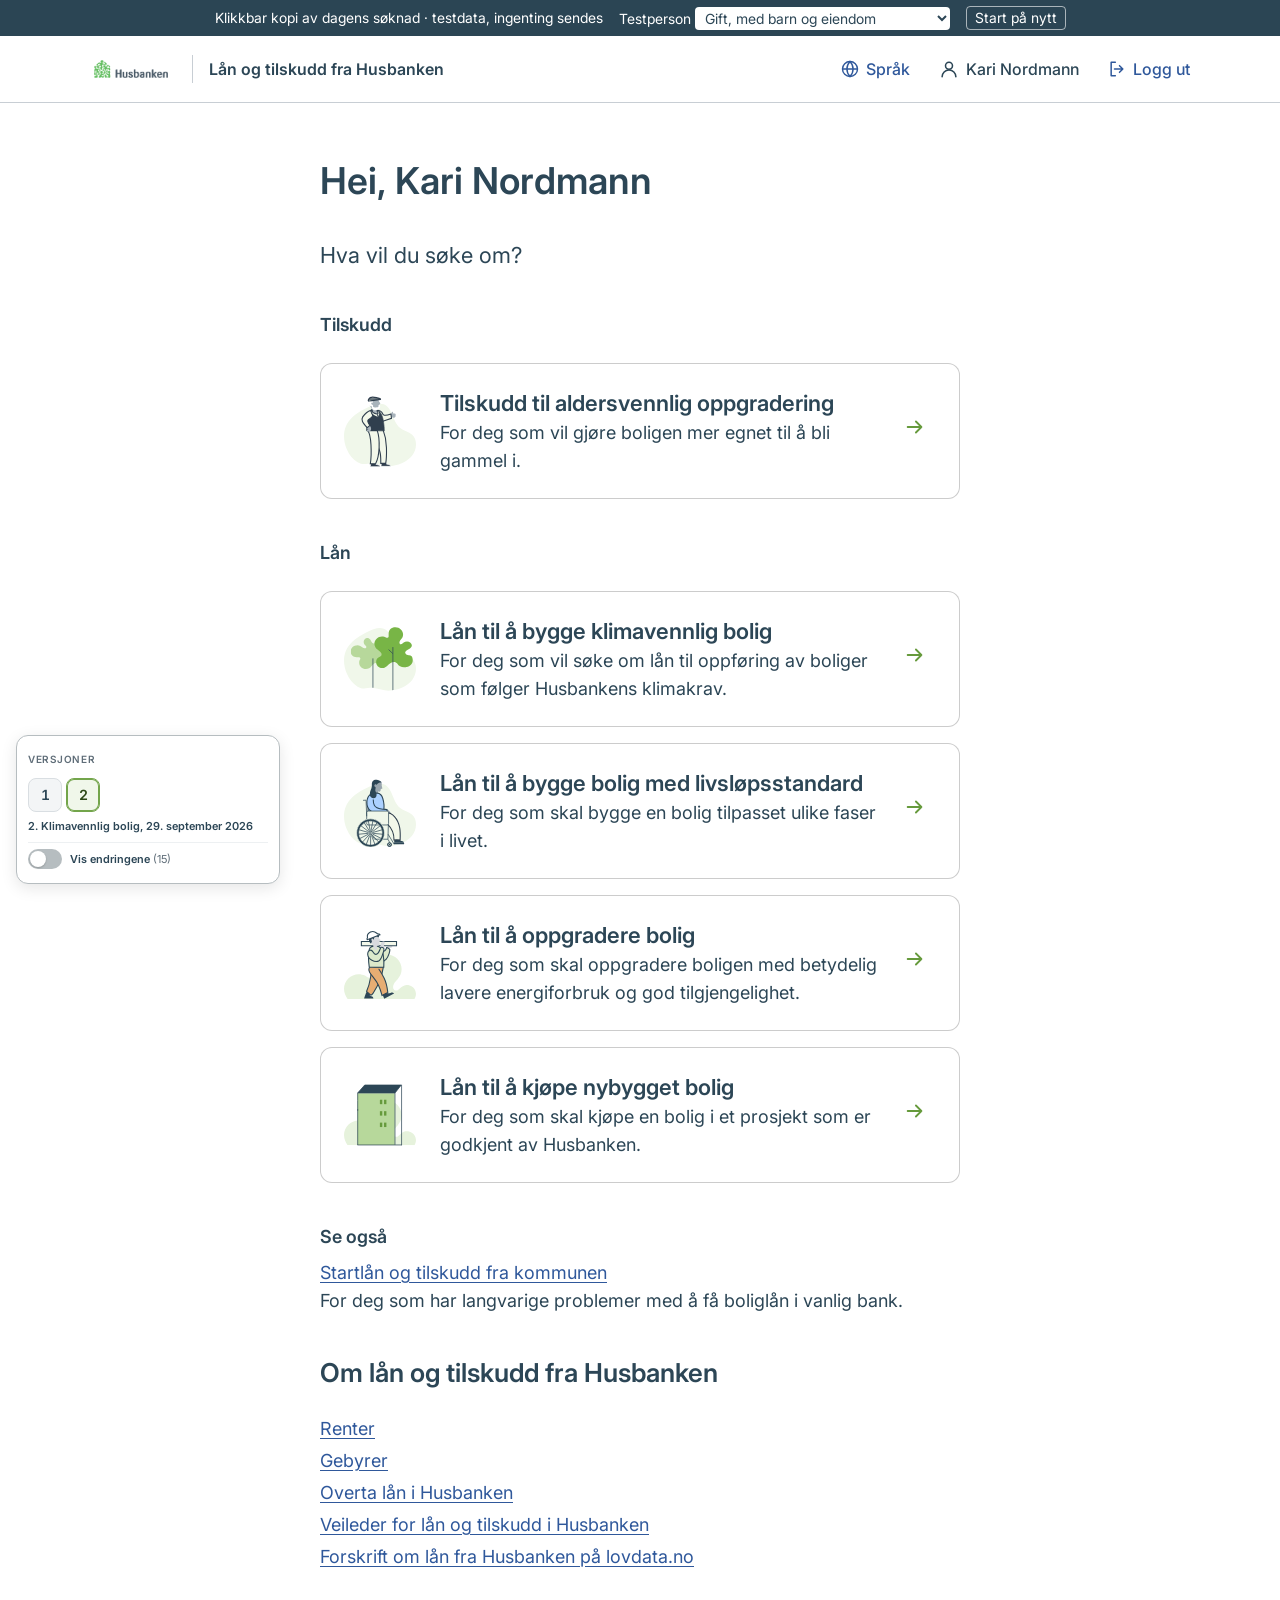
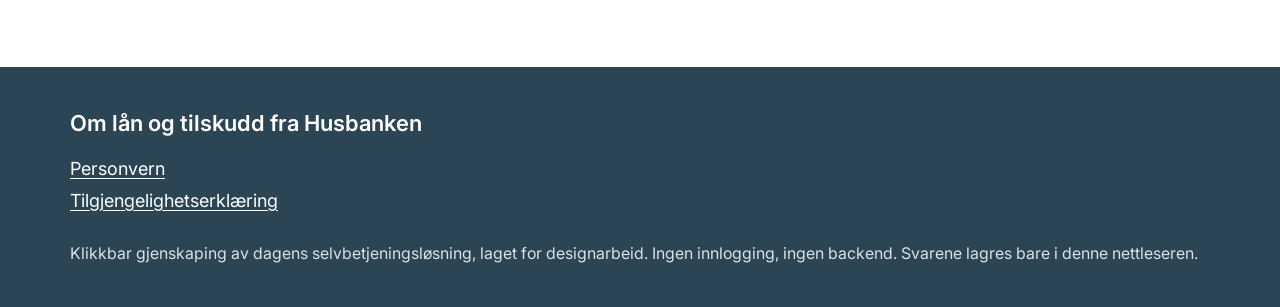
==== lan-oppgradere-bolig/index.html @ a9480515 "Utgangspunkt: kopi av lan-miljovennlig-bolig fra husbanken (9b87f55) Co-Authored-By: Claude Opus 5.5" ====
<!doctype html>
<html lang="nb">
<head>
<meta charset="utf-8">
<meta name="viewport" content="width=device-width, initial-scale=1">
<title>Lån og tilskudd fra Husbanken</title>
<link rel="stylesheet" href="../ds/colors_and_type.css">
<link rel="stylesheet" href="assets/lan.css">
<link rel="stylesheet" href="../assets/css/hb-versjoner.css">
<link rel="stylesheet" href="assets/versjoner.css">
<link rel="icon" href="../ds/logo/husbanken-primary.png">
</head>
<body data-versjon="2">
<div id="lan-topp"></div>
<main id="hovedinnhold" tabindex="-1">
  <div class="lan-side" id="side"></div>
</main>
<div id="lan-bunn"></div>
<script src="assets/versjoner.js"></script>
<script src="assets/felles.js"></script>
<script src="assets/skjema.js"></script>
<script src="assets/steg.js"></script>
<script src="assets/sider.js"></script>
<script>forsiden();</script>
</body>
</html>
---- ds/colors_and_type.css ----
/* ──────────────────────────────────────────────────────────────────
   Husbanken Design System — Foundations
   Tokens extracted from the Designsystemet.fig file
   See README.md for source notes and substitutions.
   ────────────────────────────────────────────────────────────────── */

/* Inter — locally hosted brand fonts (TTF). 18pt optical size for body/UI,
   24pt for sub-headings, 28pt for display. Italic variants registered too. */

@font-face { font-family: 'Inter'; src: url('fonts/Inter_18pt-Thin.ttf') format('truetype');         font-weight: 100; font-style: normal; font-display: swap; }
@font-face { font-family: 'Inter'; src: url('fonts/Inter_18pt-ThinItalic.ttf') format('truetype');   font-weight: 100; font-style: italic; font-display: swap; }
@font-face { font-family: 'Inter'; src: url('fonts/Inter_18pt-ExtraLight.ttf') format('truetype');       font-weight: 200; font-style: normal; font-display: swap; }
@font-face { font-family: 'Inter'; src: url('fonts/Inter_18pt-ExtraLightItalic.ttf') format('truetype'); font-weight: 200; font-style: italic; font-display: swap; }
@font-face { font-family: 'Inter'; src: url('fonts/Inter_18pt-Light.ttf') format('truetype');        font-weight: 300; font-style: normal; font-display: swap; }
@font-face { font-family: 'Inter'; src: url('fonts/Inter_18pt-LightItalic.ttf') format('truetype');  font-weight: 300; font-style: italic; font-display: swap; }
@font-face { font-family: 'Inter'; src: url('fonts/Inter_18pt-Regular.ttf') format('truetype');      font-weight: 400; font-style: normal; font-display: swap; }
@font-face { font-family: 'Inter'; src: url('fonts/Inter_18pt-Italic.ttf') format('truetype');       font-weight: 400; font-style: italic; font-display: swap; }
@font-face { font-family: 'Inter'; src: url('fonts/Inter_18pt-Medium.ttf') format('truetype');       font-weight: 500; font-style: normal; font-display: swap; }
@font-face { font-family: 'Inter'; src: url('fonts/Inter_18pt-MediumItalic.ttf') format('truetype'); font-weight: 500; font-style: italic; font-display: swap; }
@font-face { font-family: 'Inter'; src: url('fonts/Inter_18pt-SemiBold.ttf') format('truetype');     font-weight: 600; font-style: normal; font-display: swap; }
@font-face { font-family: 'Inter'; src: url('fonts/Inter_18pt-SemiBoldItalic.ttf') format('truetype'); font-weight: 600; font-style: italic; font-display: swap; }
@font-face { font-family: 'Inter'; src: url('fonts/Inter_18pt-Bold.ttf') format('truetype');         font-weight: 700; font-style: normal; font-display: swap; }
@font-face { font-family: 'Inter'; src: url('fonts/Inter_18pt-BoldItalic.ttf') format('truetype');   font-weight: 700; font-style: italic; font-display: swap; }
@font-face { font-family: 'Inter'; src: url('fonts/Inter_18pt-ExtraBold.ttf') format('truetype');        font-weight: 800; font-style: normal; font-display: swap; }
@font-face { font-family: 'Inter'; src: url('fonts/Inter_18pt-ExtraBoldItalic.ttf') format('truetype'); font-weight: 800; font-style: italic; font-display: swap; }
@font-face { font-family: 'Inter'; src: url('fonts/Inter_18pt-Black.ttf') format('truetype');        font-weight: 900; font-style: normal; font-display: swap; }
@font-face { font-family: 'Inter'; src: url('fonts/Inter_18pt-BlackItalic.ttf') format('truetype');  font-weight: 900; font-style: italic; font-display: swap; }

/* 24pt optical — for sub-headings (16-26px) */
@font-face { font-family: 'Inter 24'; src: url('fonts/Inter_24pt-Regular.ttf') format('truetype');   font-weight: 400; font-style: normal; font-display: swap; }
@font-face { font-family: 'Inter 24'; src: url('fonts/Inter_24pt-Medium.ttf') format('truetype');    font-weight: 500; font-style: normal; font-display: swap; }
@font-face { font-family: 'Inter 24'; src: url('fonts/Inter_24pt-SemiBold.ttf') format('truetype');  font-weight: 600; font-style: normal; font-display: swap; }
@font-face { font-family: 'Inter 24'; src: url('fonts/Inter_24pt-Bold.ttf') format('truetype');      font-weight: 700; font-style: normal; font-display: swap; }
@font-face { font-family: 'Inter 24'; src: url('fonts/Inter_24pt-Light.ttf') format('truetype');     font-weight: 300; font-style: normal; font-display: swap; }

/* 28pt optical — for display (h1, hero) */
@font-face { font-family: 'Inter 28'; src: url('fonts/Inter_28pt-Regular.ttf') format('truetype');   font-weight: 400; font-style: normal; font-display: swap; }
@font-face { font-family: 'Inter 28'; src: url('fonts/Inter_28pt-Medium.ttf') format('truetype');    font-weight: 500; font-style: normal; font-display: swap; }
@font-face { font-family: 'Inter 28'; src: url('fonts/Inter_28pt-SemiBold.ttf') format('truetype');  font-weight: 600; font-style: normal; font-display: swap; }
@font-face { font-family: 'Inter 28'; src: url('fonts/Inter_28pt-Bold.ttf') format('truetype');      font-weight: 700; font-style: normal; font-display: swap; }
@font-face { font-family: 'Inter 28'; src: url('fonts/Inter_28pt-Light.ttf') format('truetype');     font-weight: 300; font-style: normal; font-display: swap; }

:root {
  /* ─── Brand greens ───────────────────────────────────────────── */
  --hb-green-900: rgb(29, 43, 17);
  --hb-green-800: rgb(43, 71, 21);   /* Deep brand green */
  --hb-green-700: rgb(74, 119, 41);
  --hb-green-600: rgb(115, 165, 75); /* Mid brand green - logo */
  --hb-green-500: rgb(150, 195, 110);
  --hb-green-400: rgb(183, 216, 155); /* Soft accent */
  --hb-green-200: rgb(217, 232, 197);
  --hb-green-100: rgb(240, 247, 234); /* Surface green - callouts */
  --hb-green-50:  rgb(247, 251, 244);

  /* ─── Neutrals (warm slate) ──────────────────────────────────── */
  --hb-slate-900: rgb(29, 41, 51);
  --hb-slate-800: rgb(43, 69, 84);   /* Footer / dark surfaces */
  --hb-slate-700: rgb(44, 70, 86);   /* Default text - most-used color */
  --hb-slate-600: rgb(72, 88, 101);
  --hb-slate-500: rgb(95, 109, 120); /* Secondary text */
  --hb-slate-400: rgb(140, 151, 157); /* Disabled text / placeholder */
  --hb-slate-300: rgb(182, 189, 192);
  --hb-slate-200: rgb(217, 222, 226); /* Disabled bg / dividers */
  --hb-slate-100: rgb(237, 240, 242);
  --hb-slate-50:  rgb(243, 245, 246); /* Page bg alt */

  /* ─── Interactive (navy) ─────────────────────────────────────── */
  --hb-blue-900: rgb(29, 56, 106);
  --hb-blue-800: rgb(44, 85, 148);   /* Prominent button fill */
  --hb-blue-700: rgb(47, 88, 155);   /* Subtle button text */
  --hb-blue-600: rgb(0, 83, 184);    /* Link */
  --hb-blue-500: rgb(56, 107, 189);  /* Prominent hover */
  --hb-blue-300: rgb(172, 209, 255);
  --hb-blue-100: rgb(222, 232, 247);

  /* ─── Destructive (red) ──────────────────────────────────────── */
  --hb-red-800:  rgb(163, 24, 0);    /* Destructive hover */
  --hb-red-700:  rgb(171, 37, 14);   /* Destructive default */
  --hb-red-600:  rgb(164, 40, 18);
  --hb-red-100:  rgb(252, 230, 226);

  /* ─── Accent purple (used in callouts / decorative) ──────────── */
  --hb-purple-700: rgb(123, 97, 255);
  --hb-purple-500: rgb(147, 66, 208);
  --hb-purple-300: rgb(202, 137, 255);
  --hb-purple-100: rgb(237, 215, 255);

  /* ─── Semantic mappings ──────────────────────────────────────── */
  --fg-default:      var(--hb-slate-700);
  --fg-subtle:       var(--hb-slate-500);
  --fg-disabled:     var(--hb-slate-400);
  --fg-on-dark:      #ffffff;
  --fg-link:         var(--hb-blue-600);
  --fg-destructive:  var(--hb-red-700);

  --bg-default:      #ffffff;
  --bg-subtle:       var(--hb-slate-50);
  --bg-callout:      var(--hb-green-100);
  --bg-dark:         var(--hb-slate-800);
  --bg-disabled:     var(--hb-slate-200);

  --border-default:  rgba(0, 0, 0, 0.10);
  --border-strong:   var(--hb-slate-500);
  --border-focus:    var(--hb-blue-800);

  --action-primary:        var(--hb-blue-800);
  --action-primary-hover:  var(--hb-blue-500);
  --action-destructive:    var(--hb-red-700);

  /* ─── Type families ──────────────────────────────────────────── */
  --font-sans:    'Inter', system-ui, -apple-system, sans-serif;     /* Primary, 18pt optical */
  --font-display: 'Inter 28', 'Inter', system-ui, sans-serif;        /* Display / hero (h1, h2) */
  --font-heading: 'Inter 24', 'Inter', system-ui, sans-serif;        /* Sub-heading (h3, h4, ingress) */
  --font-light:   'Inter', system-ui, sans-serif;
  --font-mono:    ui-monospace, 'SF Mono', Menlo, monospace;

  /* ─── Type scale (size / line-height) ────────────────────────── */
  --text-xs:    14px; --lh-xs:   20px;
  --text-sm:    16px; --lh-sm:   24px;
  --text-base:  18px; --lh-base: 28px;  /* DEFAULT */
  --text-lg:    22px; --lh-lg:   32px;
  --text-xl:    26px; --lh-xl:   36px;
  --text-2xl:   31px; --lh-2xl:  40px;
  --text-3xl:   37px; --lh-3xl:  44px;
  --text-4xl:   44px; --lh-4xl:  48px;
  --text-5xl:   56px; --lh-5xl:  60px;
  --text-6xl:   68px; --lh-6xl:  72px;

  /* ─── Spacing (8px base) ─────────────────────────────────────── */
  --space-1: 4px;
  --space-2: 8px;
  --space-3: 16px;
  --space-4: 24px;
  --space-5: 32px;
  --space-6: 40px;
  --space-7: 56px;
  --space-8: 80px;
  --space-9: 120px;

  /* ─── Radii ──────────────────────────────────────────────────── */
  --radius-sm:   4px;   /* Buttons, inputs, tags */
  --radius-md:   5px;   /* Panels */
  --radius-lg:   12px;  /* Cards */
  --radius-xl:   20px;  /* Hero / feature panels */
  --radius-pill: 9999px;

  /* ─── Elevation ──────────────────────────────────────────────── */
  --shadow-1: 0 1px 2px rgba(0, 0, 0, 0.12);
  --shadow-2: 0 2px 6px rgba(0, 0, 0, 0.14);
  --shadow-3: 0 8px 24px rgba(0, 0, 0, 0.20);

  /* ─── Motion ─────────────────────────────────────────────────── */
  --ease-out: cubic-bezier(0.2, 0.7, 0.2, 1);
  --duration-fast: 150ms;
  --duration-base: 200ms;
}

/* ─── Base reset (lightweight) ──────────────────────────────────── */
*, *::before, *::after { box-sizing: border-box; }

html { font-size: 100%; }

body {
  margin: 0;
  font-family: var(--font-sans);
  font-size: var(--text-base);
  line-height: var(--lh-base);
  color: var(--fg-default);
  background: var(--bg-default);
  -webkit-font-smoothing: antialiased;
  text-rendering: optimizeLegibility;
}

/* ─── Semantic type styles ──────────────────────────────────────── */
.hb-h1, h1.hb { font: 600 var(--text-4xl)/var(--lh-4xl) var(--font-display); color: var(--fg-default); margin: 0 0 var(--space-4); letter-spacing: -0.02em; }
.hb-h2, h2.hb { font: 600 var(--text-2xl)/var(--lh-2xl) var(--font-display); color: var(--fg-default); margin: 0 0 var(--space-3); letter-spacing: -0.01em; }
.hb-h3, h3.hb { font: 600 var(--text-xl)/var(--lh-xl) var(--font-heading); color: var(--fg-default); margin: 0 0 var(--space-3); }
.hb-h4, h4.hb { font: 600 var(--text-lg)/var(--lh-lg) var(--font-heading); color: var(--fg-default); margin: 0 0 var(--space-2); }
.hb-h5, h5.hb { font: 600 var(--text-sm)/var(--lh-sm) var(--font-sans); color: var(--fg-default); margin: 0 0 var(--space-2); }
.hb-h6, h6.hb { font: 600 var(--text-xs)/var(--lh-xs) var(--font-sans); color: var(--fg-default); margin: 0 0 var(--space-2); text-transform: uppercase; letter-spacing: 0.04em; }

.hb-ingress { font: 400 var(--text-lg)/var(--lh-lg) var(--font-heading); color: var(--fg-default); }
.hb-body    { font: 400 var(--text-base)/var(--lh-base) var(--font-sans); color: var(--fg-default); }
.hb-small   { font: 400 var(--text-sm)/var(--lh-sm) var(--font-sans); color: var(--fg-default); }
.hb-label   { font: 600 var(--text-base)/var(--lh-base) var(--font-sans); color: var(--fg-default); }
.hb-link    { color: var(--fg-link); text-decoration: underline; text-underline-offset: 2px; }
.hb-link-discreet { color: var(--fg-default); text-decoration: underline; text-underline-offset: 2px; text-decoration-color: var(--hb-slate-300); }
.hb-abbr    { font: 400 var(--text-sm)/var(--lh-sm) var(--font-sans); text-transform: uppercase; letter-spacing: 0.06em; color: var(--fg-subtle); }

a.hb-link:hover, .hb-link:hover { color: var(--hb-blue-800); }
a.hb-link:focus-visible, .hb-link:focus-visible { outline: 2px solid var(--border-focus); outline-offset: 2px; border-radius: 2px; }
---- lan-oppgradere-bolig/assets/lan.css ----
/* ──────────────────────────────────────────────────────────────────
   Lån til å bygge klimavennlig bolig, klikkbar prototype
   Oppsettet følger dagens selvbetjeningsløsning: smal kolonne på
   640 px, ett steg om gangen, knapperad under feltene, ingen stepper.
   Tokens fra ../ds/colors_and_type.css.
   ────────────────────────────────────────────────────────────────── */

:root {
  --lan-tekst: var(--hb-slate-700);
  --lan-sekundaer: var(--hb-slate-500);
  --lan-lenke: var(--hb-blue-700);
  --lan-knapp: var(--hb-blue-800);
  --lan-knapp-hover: var(--hb-blue-500);
  --lan-ramme: rgb(200, 206, 212);
  --lan-ramme-felt: var(--hb-slate-500);
  --lan-gra: rgb(247, 247, 247);
  --lan-bla: rgb(227, 236, 248);
  --lan-gronn: rgb(233, 243, 225);
  --lan-gul: rgb(255, 239, 165);
  --lan-rod: rgb(252, 230, 226);
  --lan-feil: rgb(164, 40, 18);
  --lan-feil-kant: rgb(231, 71, 43);
  --lan-guide: rgb(102, 154, 60);
  --lan-bredde: 640px;
}

*, *::before, *::after { box-sizing: border-box; }
[hidden] { display: none !important; }

html { -webkit-text-size-adjust: 100%; }
body {
  margin: 0;
  background: #fff;
  color: var(--lan-tekst);
  font: 400 var(--text-base)/var(--lh-base) var(--font-sans);
  min-height: 100vh;
  display: flex;
  flex-direction: column;
  overflow-x: hidden;
}
main { flex: 1 0 auto; }
img { max-width: 100%; height: auto; }

h1, h2, h3, h4 { margin: 0; font-weight: 600; color: var(--lan-tekst); }
p { margin: 0 0 var(--space-3); }
ul { margin: 0 0 var(--space-3); padding-left: 1.4em; }
li { margin-bottom: var(--space-1); }
a { color: var(--lan-lenke); text-underline-offset: 3px; }
a:hover { text-decoration-thickness: 2px; }

a:focus-visible, button:focus-visible, input:focus-visible,
select:focus-visible, textarea:focus-visible, [tabindex]:focus-visible {
  outline: 3px solid var(--hb-blue-800);
  outline-offset: 2px;
}
h1[tabindex="-1"]:focus, h2[tabindex="-1"]:focus { outline: none; }

.lan-sr { position: absolute; width: 1px; height: 1px; margin: -1px; padding: 0; overflow: hidden; clip: rect(0 0 0 0); white-space: nowrap; border: 0; }

.lan-skiplink {
  position: absolute; left: var(--space-3); top: -100px; z-index: 200;
  background: var(--lan-knapp); color: #fff; padding: var(--space-2) var(--space-3);
  border-radius: var(--radius-sm); font-weight: 600; text-decoration: none;
}
.lan-skiplink:focus { top: var(--space-2); }

/* ─── Prototypestripe ─────────────────────────────────────────────── */

.lan-protobar {
  background: var(--hb-slate-800); color: #fff;
  font-size: var(--text-xs); line-height: var(--lh-xs);
  padding: 6px var(--space-3);
  display: flex; flex-wrap: wrap; gap: 4px var(--space-3); align-items: center; justify-content: center;
}
.lan-protobar a { color: #fff; }
.lan-protobar select {
  font: inherit; color: var(--lan-tekst); background: #fff;
  border: 0; border-radius: var(--radius-sm); padding: 2px 6px;
}
.lan-protobar button {
  font: inherit; color: #fff; background: transparent; border: 1px solid rgba(255,255,255,.6);
  border-radius: var(--radius-sm); padding: 1px 8px; cursor: pointer;
}

/* ─── Header ──────────────────────────────────────────────────────── */

.lan-header { border-bottom: 1px solid var(--lan-ramme); background: #fff; }
.lan-header__rad {
  max-width: 1140px; margin: 0 auto; padding: var(--space-3);
  display: flex; align-items: center; gap: var(--space-3); flex-wrap: wrap;
}
.lan-header__logo { display: flex; align-items: center; gap: var(--space-3); text-decoration: none; color: var(--lan-tekst); }
.lan-header__logo img { height: 34px; width: auto; display: block; }
.lan-header__tjeneste {
  font-weight: 600; font-size: var(--text-sm);
  padding-left: var(--space-3); border-left: 1px solid var(--lan-ramme);
}
.lan-header__hoyre { margin-left: auto; display: flex; align-items: center; gap: var(--space-4); font-size: var(--text-sm); }
.lan-header__knapp {
  display: inline-flex; align-items: center; gap: 6px;
  background: none; border: 0; padding: 6px 4px; cursor: pointer;
  font: 500 var(--text-sm)/1 var(--font-sans); color: var(--lan-lenke);
}
.lan-header__bruker { display: inline-flex; align-items: center; gap: 6px; font-weight: 500; }
@media (max-width: 640px) {
  .lan-header__rad { flex-wrap: nowrap; }
  .lan-header__hoyre { gap: var(--space-2); }
  .lan-header__tjeneste, .lan-header__navn, .lan-header__knapp span { display: none; }
}

/* ─── Innhold ─────────────────────────────────────────────────────── */

.lan-side { width: var(--lan-bredde); max-width: 100%; margin: 0 auto; padding: 0 var(--space-3) var(--space-8); }
@media (min-width: 672px) { .lan-side { padding-inline: 0; } }

.lan-crumbs { font-size: var(--text-sm); padding-top: var(--space-4); }
.lan-crumbs ol { list-style: none; margin: 0; padding: 0; display: flex; flex-wrap: wrap; gap: 4px; }
.lan-crumbs li { margin: 0; }
.lan-crumbs li + li::before { content: "›"; margin-right: 4px; color: var(--lan-sekundaer); }

.lan-h1 { font: 600 var(--text-3xl)/var(--lh-3xl) var(--font-display); margin: var(--space-7) 0 var(--space-4); hyphens: manual; overflow-wrap: break-word; }
.lan-h1--forside { margin-top: var(--space-7); }
.lan-h2 { font: 600 var(--text-xl)/var(--lh-xl) var(--font-display); margin: 0 0 var(--space-4); }
.lan-h3 { font: 600 var(--text-lg)/var(--lh-lg) var(--font-heading); margin: 0 0 var(--space-3); }
.lan-h4 { font: 600 var(--text-base)/var(--lh-base) var(--font-heading); margin: 0 0 var(--space-4); }
.lan-h4--regular { font-weight: 400; font-size: var(--text-lg); line-height: var(--lh-lg); }
@media (max-width: 640px) {
  .lan-h1 { font-size: var(--text-2xl); line-height: var(--lh-2xl); margin-top: var(--space-5); }
}

.lan-ingress { font: 400 var(--text-lg)/var(--lh-lg) var(--font-heading); margin-bottom: var(--space-5); }
.lan-sekundaer { color: var(--lan-sekundaer); }
.lan-liten { font-size: var(--text-sm); line-height: var(--lh-sm); }
.lan-fet { font-weight: 600; }
.lan-mb0 { margin-bottom: 0 !important; }
.lan-mt { margin-top: var(--space-5); }
.lan-stor-tall { font: 600 var(--text-2xl)/var(--lh-2xl) var(--font-display); margin: var(--space-1) 0 0; }

/* ─── Paneler ─────────────────────────────────────────────────────── */

.lan-panel { border-radius: var(--radius-sm); padding: var(--space-4) 28px; margin-bottom: var(--space-5); background: var(--lan-gra); }
.lan-panel > :last-child { margin-bottom: 0; }
.lan-panel--gra { background: var(--lan-gra); }
.lan-panel--bla { background: var(--lan-bla); border-radius: var(--radius-xl); }
.lan-panel--gronn { background: var(--lan-gronn); border-radius: var(--radius-xl); }
.lan-panel--gul { background: var(--lan-gul); border-radius: var(--radius-xl); }
.lan-panel--rod { background: var(--lan-rod); border-radius: var(--radius-xl); }
/* Gult varsel med trekant, som callout--warn i papirsøknaden */
.lan-panel--varsel { background: rgb(255, 244, 224); border-radius: var(--radius-xl); }
.lan-panel--ikon { display: grid; grid-template-columns: 24px 1fr; gap: var(--space-3); align-items: start; }
.lan-panel--ikon > svg { margin-top: 2px; }
.lan-panel dl { margin: 0; }
.lan-panel dt { font-weight: 600; }
.lan-panel dd { margin: 0 0 var(--space-2); }
.lan-panel dd:last-child { margin-bottom: 0; }

.lan-vedleggskrav { display: grid; grid-template-columns: 24px 1fr; gap: var(--space-3); }

/* Guidepanel, liten og stor */
.lan-guide {
  display: grid; grid-template-columns: 72px 1fr; gap: var(--space-4); align-items: center;
  border: 2px solid var(--lan-guide); border-radius: var(--radius-lg);
  padding: var(--space-4); margin-bottom: var(--space-5);
}
.lan-guide img { width: 72px; height: 72px; }
.lan-guide p:last-child { margin-bottom: 0; }
.lan-guide--stor {
  position: relative; display: block; text-align: center;
  padding: calc(var(--space-4) + 30px) var(--space-5) var(--space-4);
  margin: var(--space-8) 0 var(--space-7);
}
.lan-guide--stor > img { position: absolute; top: 0; left: 50%; transform: translate(-50%, -50%); width: 96px; height: 96px; }
.lan-guide--stor .lan-guide__hei { font: 400 40px/48px var(--font-display); margin: var(--space-3) 0 var(--space-5); }
.lan-guide--stor .lan-panel { text-align: left; margin: var(--space-5) 0 var(--space-4); }
@media (max-width: 480px) { .lan-guide { grid-template-columns: 1fr; } }

/* Les mer */
.lan-lesmer { margin: 0 0 var(--space-4) calc(-1 * var(--space-2)); }
.lan-lesmer__knapp {
  display: inline-flex; align-items: center; gap: var(--space-2);
  background: transparent; border: 0; border-radius: 8px; padding: var(--space-2);
  font: 500 var(--text-base)/28px var(--font-sans); color: var(--lan-lenke); cursor: pointer; text-align: left;
}
.lan-lesmer__knapp:hover { background: var(--lan-bla); }
.lan-lesmer__knapp svg { flex: 0 0 auto; transition: transform var(--duration-fast) var(--ease-out); }
.lan-lesmer__knapp[aria-expanded="true"] svg { transform: rotate(180deg); }
.lan-lesmer__innhold {
  margin: var(--space-2) 0 var(--space-5) var(--space-2);
  padding-left: var(--space-3); border-left: 3px solid rgb(229, 229, 229);
}
.lan-lesmer__innhold > :last-child { margin-bottom: 0; }
.lan-skille { border: 0; border-top: 1px solid rgb(217, 217, 217); margin: 4px 0; }

/* ─── Skjemafelt ──────────────────────────────────────────────────── */

.lan-felt { margin: 0 0 var(--space-6); border: 0; padding: 0; min-width: 0; }
.lan-felt__label, .lan-felt legend {
  display: block; font-weight: 600; margin-bottom: var(--space-1); padding: 0;
}
.lan-felt__valgfritt { font-weight: 400; }
.lan-felt__hjelp { display: block; color: var(--lan-sekundaer); margin-bottom: var(--space-2); }
.lan-felt__legend-luft { margin-bottom: var(--space-2); }

.lan-input, .lan-textarea, .lan-select {
  display: block; width: 100%; max-width: 100%;
  font: 400 var(--text-base)/var(--lh-base) var(--font-sans); color: var(--lan-tekst);
  background: #fff; border: 1px solid var(--lan-ramme-felt); border-radius: var(--radius-sm);
  padding: 9px 12px; min-height: 48px; margin-top: var(--space-2);
}
.lan-input--kort { max-width: 12rem; }
.lan-input--middels { max-width: 20rem; }
.lan-textarea { min-height: 140px; resize: vertical; }
.lan-input:hover, .lan-textarea:hover, .lan-select:hover { border-color: var(--lan-tekst); }
.lan-enhet { display: flex; align-items: center; gap: var(--space-2); flex-wrap: wrap; }
.lan-enhet .lan-input { flex: 0 1 14rem; }
.lan-enhet__tekst { margin-top: var(--space-2); }

.lan-valg { display: flex; align-items: flex-start; gap: 12px; padding: 6px 0; cursor: pointer; }
.lan-valg input { flex: 0 0 auto; width: 24px; height: 24px; margin: 2px 0 0; accent-color: var(--lan-knapp); cursor: pointer; }
.lan-valg__tekst { display: flex; flex-direction: column; }
.lan-valg__beskrivelse { color: var(--lan-sekundaer); font-size: var(--text-sm); line-height: var(--lh-sm); }
.lan-valgliste { margin-top: var(--space-1); }

.lan-felt--feil .lan-input, .lan-felt--feil .lan-textarea, .lan-felt--feil .lan-select {
  border: 2px solid var(--lan-feil);
}
.lan-feilmelding, .lan-advarsel {
  display: flex; gap: 6px; align-items: flex-start;
  color: var(--lan-feil); font-weight: 500; margin-top: var(--space-2);
}
.lan-feilmelding svg, .lan-advarsel svg { flex: 0 0 auto; margin-top: 3px; }

/* Feilliste over knappene */
.lan-feilliste {
  border-left: 6px solid var(--lan-feil-kant); padding: var(--space-3) 0 var(--space-3) var(--space-4);
  margin: 0 0 var(--space-6);
}
.lan-feilliste ul { margin-bottom: 0; }
.lan-feilliste a { color: var(--lan-feil); font-weight: 500; }

/* ─── Knapper ─────────────────────────────────────────────────────── */

.lan-knapp {
  display: inline-flex; align-items: center; justify-content: center; gap: var(--space-2);
  min-height: 48px; padding: 10px 24px; border-radius: var(--radius-sm);
  font: 600 var(--text-base)/1.2 var(--font-sans); text-decoration: none; cursor: pointer;
  border: 2px solid var(--lan-knapp); background: #fff; color: var(--lan-knapp);
}
.lan-knapp:hover { border-color: var(--lan-knapp-hover); color: var(--lan-knapp-hover); }
.lan-knapp--prominent { background: var(--lan-knapp); color: #fff; }
.lan-knapp--prominent:hover { background: var(--lan-knapp-hover); color: #fff; }
.lan-knapp--subtil { border-color: transparent; background: transparent; padding-inline: 12px; }
.lan-knapp--subtil:hover { background: var(--lan-bla); border-color: transparent; }
.lan-knapp--lenke {
  border: 0; background: none; min-height: 0; padding: 4px 0; font-weight: 500; color: var(--lan-lenke);
  text-decoration: underline; text-underline-offset: 3px;
}
.lan-knapp--lenke:hover { color: var(--lan-lenke); text-decoration-thickness: 2px; }
.lan-knapp--stor { min-height: 56px; padding-inline: 32px; font-size: var(--text-lg); }
.lan-knapp--destruktiv { background: var(--hb-red-700); border-color: var(--hb-red-700); color: #fff; }
.lan-knapp--destruktiv:hover { background: var(--hb-red-800); border-color: var(--hb-red-800); color: #fff; }
.lan-knapp[disabled] { opacity: .6; cursor: wait; }

.lan-knapperad { display: flex; flex-direction: column; align-items: flex-start; gap: var(--space-4); width: 100%; }
.lan-hovedknapper { display: flex; flex-direction: column-reverse; align-items: stretch; gap: var(--space-3); width: 100%; }
.lan-hovedknapper > .lan-knapp { width: 100%; flex: 1 1 0; min-width: 0; }
@media (min-width: 375px) { .lan-hovedknapper { flex-direction: row; } }
@media (min-width: 640px) { .lan-hovedknapper { max-width: 375px; } .lan-hovedknapper > .lan-knapp { max-width: 50%; } }
.lan-hovedknapper--en > .lan-knapp { max-width: 100%; }
@media (min-width: 640px) { .lan-hovedknapper--en { max-width: 180px; } .lan-hovedknapper--en > .lan-knapp { max-width: 100%; } }

.lan-fortsett-senere { display: flex; justify-content: center; margin: var(--space-5) 0 var(--space-3); }
@media (min-width: 640px) { .lan-fortsett-senere { justify-content: flex-start; } }
.lan-sist-lagret { margin-top: var(--space-5); font-size: var(--text-sm); color: var(--lan-sekundaer); }

.lan-knappegruppe { display: flex; flex-wrap: wrap; gap: var(--space-3); margin-bottom: var(--space-5); }

/* ─── Kort ────────────────────────────────────────────────────────── */

.lan-ordningsliste { display: flex; flex-direction: column; gap: var(--space-3); margin-bottom: var(--space-6); }
.lan-ordning {
  display: grid; grid-template-columns: 72px 1fr 32px; column-gap: var(--space-4); align-items: center;
  padding: var(--space-4); border-radius: var(--radius-lg);
  box-shadow: inset 0 0 0 1px rgb(204, 204, 204);
  color: var(--lan-tekst); text-decoration: none;
}
.lan-ordning img { width: 72px; height: 72px; grid-row: span 2; }
.lan-ordning__tittel { font: 600 var(--text-lg)/var(--lh-lg) var(--font-heading); margin: 0; grid-column: 2; }
.lan-ordning__tekst { margin: 0; grid-column: 2; }
.lan-ordning__pil { grid-column: 3; grid-row: 1 / span 2; color: var(--lan-guide); }
.lan-ordning:hover, .lan-ordning:focus-visible { background: rgb(250, 250, 250); box-shadow: inset 0 0 0 2px var(--lan-tekst); }
.lan-ordning:hover .lan-ordning__tittel { text-decoration: underline; }
@media (max-width: 480px) {
  .lan-ordning { grid-template-columns: 1fr 32px; row-gap: var(--space-3); }
  .lan-ordning img { grid-row: auto; grid-column: 1; }
  .lan-ordning__tittel, .lan-ordning__tekst { grid-column: 1; }
  .lan-ordning__pil { grid-row: 1 / span 3; grid-column: 2; }
}

.lan-kort { background: var(--lan-gra); border-radius: var(--radius-sm); padding: var(--space-4) 28px; margin-bottom: var(--space-3); }
.lan-kort p { margin-bottom: 0; }
.lan-kort .lan-knappegruppe { margin: var(--space-3) 0 0; }

.lan-lenkekort {
  display: grid; grid-template-columns: 1fr 24px; gap: var(--space-3); align-items: center;
  border: 1px solid var(--lan-tekst); border-radius: var(--radius-sm); padding: var(--space-4);
  margin-bottom: var(--space-5); color: var(--lan-tekst); text-decoration: none;
}
.lan-lenkekort:hover .lan-fet { text-decoration: underline; }
.lan-lenkekort p { margin: 0; }

.lan-tag {
  display: inline-block; font-size: var(--text-xs); line-height: var(--lh-xs); font-weight: 600;
  padding: 2px 10px; border-radius: var(--radius-pill); background: var(--lan-bla); margin-top: var(--space-2);
}

/* ─── Medlåntakerliste ────────────────────────────────────────────── */

.lan-personliste { list-style: none; padding: 0; margin: 0 0 var(--space-4); }
.lan-person { border: 1px solid var(--lan-ramme); border-radius: var(--radius-sm); padding: var(--space-3) var(--space-4); margin-bottom: var(--space-3); }
.lan-person dl { display: grid; grid-template-columns: max-content 1fr; gap: 2px var(--space-3); margin: 0 0 var(--space-2); }
.lan-person dt { font-weight: 600; }
.lan-person dd { margin: 0; }
.lan-person .lan-knappegruppe { margin: 0; gap: var(--space-4); }

/* ─── Opplasting ──────────────────────────────────────────────────── */

.lan-opplasting { border: 2px dashed var(--lan-ramme-felt); border-radius: var(--radius-sm); padding: var(--space-4); margin-top: var(--space-2); }
.lan-opplasting input[type="file"] { position: absolute; width: 1px; height: 1px; opacity: 0; }
.lan-filer { list-style: none; padding: 0; margin: var(--space-3) 0 0; }
.lan-fil {
  display: flex; align-items: center; justify-content: space-between; gap: var(--space-3);
  background: var(--lan-gronn); border-radius: var(--radius-sm); padding: var(--space-2) var(--space-3); margin-bottom: var(--space-2);
}
.lan-fil__navn { display: flex; align-items: center; gap: var(--space-2); overflow-wrap: anywhere; }

/* ─── Oppsummering ────────────────────────────────────────────────── */

.lan-oppsummering { display: flex; flex-direction: column; gap: var(--space-7); }
.lan-oppsummering__steg-topp {
  display: flex; justify-content: space-between; align-items: center; gap: var(--space-2);
  border-bottom: 1px solid var(--lan-ramme); padding-bottom: var(--space-3);
}
@media (max-width: 768px) { .lan-oppsummering__steg-topp { flex-direction: column; align-items: flex-start; } }
.lan-oppsummering dl { margin: 0; }
.lan-oppsummering__rad { display: grid; grid-template-columns: 1fr; gap: var(--space-1); border-bottom: 1px solid var(--lan-ramme); padding: var(--space-3) 0; }
@media (min-width: 768px) { .lan-oppsummering__rad { grid-template-columns: 1fr 1fr; gap: var(--space-4); } }
.lan-oppsummering__rad dt { font-weight: 600; }
.lan-oppsummering__rad dd { margin: 0; overflow-wrap: anywhere; }
.lan-oppsummering__rad dd ul { margin: 0; }

/* ─── Kvittering, min søknad ──────────────────────────────────────── */

.lan-kvittering-bilde { display: flex; justify-content: center; margin-top: var(--space-7); }
.lan-illustrasjonspanel { display: flex; align-items: center; gap: 20px; margin: var(--space-4) 0 var(--space-6); }
.lan-illustrasjonspanel img { width: 120px; flex: 0 0 auto; }
.lan-illustrasjonspanel .lan-h1 { margin-top: var(--space-3); }
@media (max-width: 640px) { .lan-illustrasjonspanel { flex-direction: column; align-items: flex-start; } }
.lan-metadata { display: flex; flex-wrap: wrap; gap: var(--space-3) var(--space-5); margin: 0; }
.lan-metadata div { display: flex; gap: 6px; }
.lan-metadata dt { font-weight: 600; }
.lan-metadata dd { margin: 0; }

.lan-tidslinje { list-style: none; margin: 0 0 var(--space-4); padding: 0 0 0 14px; }
.lan-tidslinje > li { position: relative; padding: 0 0 var(--space-5) 30px; border-left: 2px solid rgb(57, 91, 111); margin: 0; }
.lan-tidslinje > li:last-child { border-left-color: transparent; }
.lan-tidslinje > li::before {
  content: ""; position: absolute; left: -15px; top: 4px; width: 28px; height: 28px; border-radius: 50%;
  background: rgb(57, 91, 111) url("data:image/svg+xml,%3Csvg xmlns='http://www.w3.org/2000/svg' viewBox='0 0 24 24'%3E%3Cpath d='M6 12.5l4 4 8-9' fill='none' stroke='%23fff' stroke-width='2.6' stroke-linecap='round' stroke-linejoin='round'/%3E%3C/svg%3E") center / 18px no-repeat;
}
.lan-tidslinje > li.lan-tidslinje--naa { border-left: 2px dashed rgb(200, 206, 212); }
.lan-tidslinje > li.lan-tidslinje--naa::before {
  left: -17px; width: 32px; height: 32px;
  background-image: url("data:image/svg+xml,%3Csvg xmlns='http://www.w3.org/2000/svg' viewBox='0 0 24 24'%3E%3Cpath d='M5 12h13m0 0l-5-5m5 5l-5 5' fill='none' stroke='%23fff' stroke-width='2.4' stroke-linecap='round' stroke-linejoin='round'/%3E%3C/svg%3E");
}
.lan-tidslinje__boks { border: 2px solid rgb(57, 91, 111); border-radius: var(--radius-lg); padding: 20px; }
.lan-tidslinje h3 { font-size: var(--text-base); line-height: var(--lh-base); margin-bottom: 2px; }
.lan-tidslinje time { display: block; color: var(--lan-sekundaer); font-size: var(--text-sm); margin-bottom: var(--space-2); }

.lan-sokerkort { background: var(--lan-gronn); border-radius: var(--radius-sm); padding: var(--space-3); max-width: 310px; margin-bottom: var(--space-4); }
.lan-sokerkort p { margin: 0; }
.lan-sokerkort__status { color: var(--hb-green-700); font-weight: 600; font-size: var(--text-sm); display: flex; gap: 4px; align-items: center; margin-top: var(--space-2) !important; }

/* ─── Modal og spinner ────────────────────────────────────────────── */

.lan-modal { border: 0; border-radius: var(--radius-lg); padding: var(--space-5); max-width: min(520px, calc(100vw - 32px)); color: var(--lan-tekst); }
.lan-modal::backdrop { background: rgba(0, 0, 0, .5); }
.lan-modal .lan-knappegruppe { margin: var(--space-4) 0 0; }

.lan-spinner { position: fixed; inset: 0; background: rgba(0, 0, 0, .5); display: grid; place-items: center; z-index: 1000; }
.lan-spinner__hjul { width: 56px; height: 56px; border-radius: 50%; border: 5px solid rgba(255,255,255,.35); border-top-color: #fff; animation: lan-snurr .8s linear infinite; }
@keyframes lan-snurr { to { transform: rotate(360deg); } }
@media (prefers-reduced-motion: reduce) { .lan-spinner__hjul { animation-duration: 3s; } }

/* ─── Footer ──────────────────────────────────────────────────────── */

.lan-footer { background: var(--hb-slate-800); color: #fff; padding: var(--space-6) var(--space-3); }
.lan-footer__innhold { max-width: 1140px; margin: 0 auto; }
.lan-footer h2 { color: #fff; font-size: var(--text-lg); line-height: var(--lh-lg); margin-bottom: var(--space-3); }
.lan-footer ul { list-style: none; padding: 0; }
.lan-footer a { color: #fff; }
.lan-footer__notat { font-size: var(--text-sm); color: rgb(220, 226, 230); margin: var(--space-4) 0 0; }
---- assets/css/hb-versjoner.css ----
/* ──────────────────────────────────────────────────────────────────
   Husbanken, papirskjema, versjonsvelger

   Cellene øverst til venstre, som lar en hoppe mellom iterasjonene av
   skjemaet. Dette er verktøy for designarbeidet, ikke en del av papiret,
   så alt skjules i utskrift.

   Ligger som egen fil fordi hver iterasjon peker på sin egen pinnede
   hb-papir-vN.css. Velgeren skal se lik ut i alle versjoner, også de
   gamle, og må derfor ligge utenfor snapshotene.
   ────────────────────────────────────────────────────────────────── */

.versjoner {
  position: fixed;
  top: 16px;
  left: 16px;
  z-index: 100;
  width: 264px;
  box-sizing: border-box;
  background: #fff;
  border: 1px solid var(--hb-slate-300);
  border-radius: 12px;
  box-shadow: 0 4px 16px rgba(0, 0, 0, 0.1);
  padding: 9px 11px 10px;
  font-family: var(--font-sans);
  display: flex;
  flex-direction: column;
  gap: 7px;
}

.versjoner__rad {
  display: flex;
  flex-direction: column;
  align-items: flex-start;
  gap: 5px;
}

.versjoner__hint {
  font-size: 10px;
  font-weight: 600;
  letter-spacing: 0.07em;
  text-transform: uppercase;
  color: var(--hb-slate-500);
  white-space: nowrap;
}

.versjoner__celler {
  display: flex;
  flex-wrap: wrap;
  gap: 4px;
  width: 100%;
}

.versjoner__celle {
  flex: 0 0 34px;
  height: 34px;
  border: 1px solid var(--hb-slate-200);
  border-radius: 8px;
  background: var(--hb-slate-50);
  color: var(--hb-slate-700);
  text-decoration: none;
  display: grid;
  place-items: center;
  font-size: 14px;
  font-weight: 600;
  font-variant-numeric: tabular-nums;
  transition: background 0.12s, border-color 0.12s;
}

a.versjoner__celle:hover {
  background: var(--hb-slate-100);
  border-color: var(--hb-slate-400);
}
a.versjoner__celle:focus-visible {
  outline: 2px solid var(--border-focus);
  outline-offset: 1px;
}

/* Ellipsen mellom hoppene. Samme høyde som cellene, men uten ramme,
   så raden holder linja uten å se ut som en knapp man kan trykke på. */
.versjoner__hopp {
  flex: 0 0 14px;
  height: 34px;
  display: grid;
  place-items: center;
  font-size: 13px;
  line-height: 1;
  color: var(--hb-slate-400);
  user-select: none;
}

/* Den man står på */
.versjoner__celle[aria-current="page"] {
  background: var(--hb-green-100);
  border-color: var(--hb-green-600);
  box-shadow: inset 0 0 0 1px var(--hb-green-600);
  color: var(--hb-green-800);
}

.versjoner__endring {
  margin: 0;
  font-size: 11px;
  line-height: 1.4;
  color: var(--hb-slate-500);
}
.versjoner__endring b {
  display: block;
  font-weight: 600;
  color: var(--hb-slate-700);
}
.versjoner__eldre {
  font-style: normal;
  font-weight: 600;
  color: var(--hb-red-700);
}
.versjoner__endring a { color: var(--fg-link); }

/* ───────── Bryteren «Vis endringene» ───────── */
.versjoner__bryter {
  display: flex;
  align-items: center;
  gap: 8px;
  cursor: pointer;
  padding-top: 2px;
  border-top: 1px solid var(--hb-slate-100);
  margin-top: 1px;
}
.versjoner__bryter input {
  position: absolute;
  opacity: 0;
  pointer-events: none;
}
.versjoner__spor {
  flex: 0 0 auto;
  width: 34px;
  height: 20px;
  border-radius: 999px;
  background: var(--hb-slate-300);
  position: relative;
  transition: background 0.14s;
}
.versjoner__spor::after {
  content: "";
  position: absolute;
  top: 2px;
  left: 2px;
  width: 16px;
  height: 16px;
  border-radius: 50%;
  background: #fff;
  box-shadow: 0 1px 2px rgba(0, 0, 0, 0.2);
  transition: transform 0.14s;
}
.versjoner__bryter input:checked + .versjoner__spor { background: var(--hb-purple-500); }
.versjoner__bryter input:checked + .versjoner__spor::after { transform: translateX(14px); }
.versjoner__bryter input:focus-visible + .versjoner__spor {
  outline: 2px solid var(--border-focus);
  outline-offset: 2px;
}
.versjoner__bryter-tekst {
  font-size: 11px;
  font-weight: 600;
  color: var(--hb-slate-700);
}
.versjoner__antall {
  font-weight: 400;
  color: var(--hb-slate-500);
}

/* ───────── Lista over endringer ───────── */
.versjoner__liste {
  margin: 0;
  padding: 0;
  list-style: none;
  display: flex;
  flex-direction: column;
  gap: 2px;
  max-height: 34vh;
  overflow-y: auto;
}
/* display: flex over overstyrer hidden-attributtet, så lista må skjules
   eksplisitt. Uten denne står endringene framme selv når bryteren er av. */
.versjoner__liste[hidden] { display: none; }
.versjoner__liste button {
  display: flex;
  gap: 7px;
  width: 100%;
  text-align: left;
  border: 0;
  background: none;
  padding: 4px 5px;
  border-radius: 6px;
  font-family: var(--font-sans);
  font-size: 11px;
  line-height: 1.35;
  color: var(--hb-slate-700);
  cursor: pointer;
}
.versjoner__liste button:hover { background: var(--hb-purple-100); }
.versjoner__liste button:focus-visible {
  outline: 2px solid var(--border-focus);
  outline-offset: 0;
}
.versjoner__liste .tekst {
  display: -webkit-box;
  -webkit-line-clamp: 2;
  -webkit-box-orient: vertical;
  overflow: hidden;
}
.versjoner__liste .nr {
  flex: 0 0 16px;
  height: 16px;
  border-radius: 50%;
  background: var(--hb-purple-500);
  color: #fff;
  font-size: 10px;
  font-weight: 600;
  line-height: 16px;
  text-align: center;
  font-variant-numeric: tabular-nums;
}
.versjoner__tomt {
  margin: 0;
  font-size: 11px;
  line-height: 1.4;
  color: var(--hb-slate-500);
}

/* ───────── Markeringen i skjemaet ─────────
   Lilla, fordi grønt, blått og rødt allerede betyr noe i skjemaet.
   Markeringen skal ikke kunne forveksles med en tilstand i utfyllingen. */
body.viser-endringer [data-endret] {
  position: relative;
  outline: 2px solid var(--hb-purple-500);
  outline-offset: 3px;
  border-radius: 1px;
}
body.viser-endringer [data-endret]::before {
  content: attr(data-nr);
  position: absolute;
  top: -8px;
  left: -11px;
  width: 17px;
  height: 17px;
  border-radius: 50%;
  background: var(--hb-purple-500);
  color: #fff;
  font: 600 10px/17px var(--font-sans);
  text-align: center;
  z-index: 5;
}
body.viser-endringer [data-endret].er-valgt {
  outline-color: var(--hb-purple-700);
  background: var(--hb-purple-100);
}

/* På små skjermer forlates arkformatet, og da skal ikke boksen ligge
   oppå innholdet. Den legger seg i flyten øverst i stedet. */
@media screen and (max-width: 840px) {
  .versjoner {
    position: static;
    top: auto;
    width: auto;
    margin: 8px 8px 0;
  }
  .versjoner__liste { max-height: none; }
}

@media print {
  .versjoner { display: none; }
  body.viser-endringer [data-endret] { outline: none; background: none; }
  body.viser-endringer [data-endret]::before { display: none; }
}
---- lan-oppgradere-bolig/assets/versjoner.css ----
/* ──────────────────────────────────────────────────────────────────
   Versjonsboksen i prototypen

   Bygger på boksen fra papirsøknadene, ../../assets/css/hb-versjoner.css.
   Her ligger den nede til venstre, fordi toppen er opptatt av stripa og
   headeren. Lastes av alle versjonene, så boksen ser lik ut i alle.
   ────────────────────────────────────────────────────────────────── */

.versjoner { top: auto; bottom: 16px; }

/* Nummeret står i data-endret, ikke teksten som i papirsøknadene */
body.viser-endringer [data-endret]::before { content: attr(data-endret); }

/* Når det ikke er plass ved siden av innholdet, legger boksen seg i
   flyten under headeren i stedet for oppå skjemaet. */
@media screen and (max-width: 1200px) {
  .versjoner {
    position: static;
    width: min(var(--lan-bredde), calc(100% - 2 * var(--space-3)));
    margin: var(--space-4) auto 0;
  }
  .versjoner__liste { max-height: none; }
}
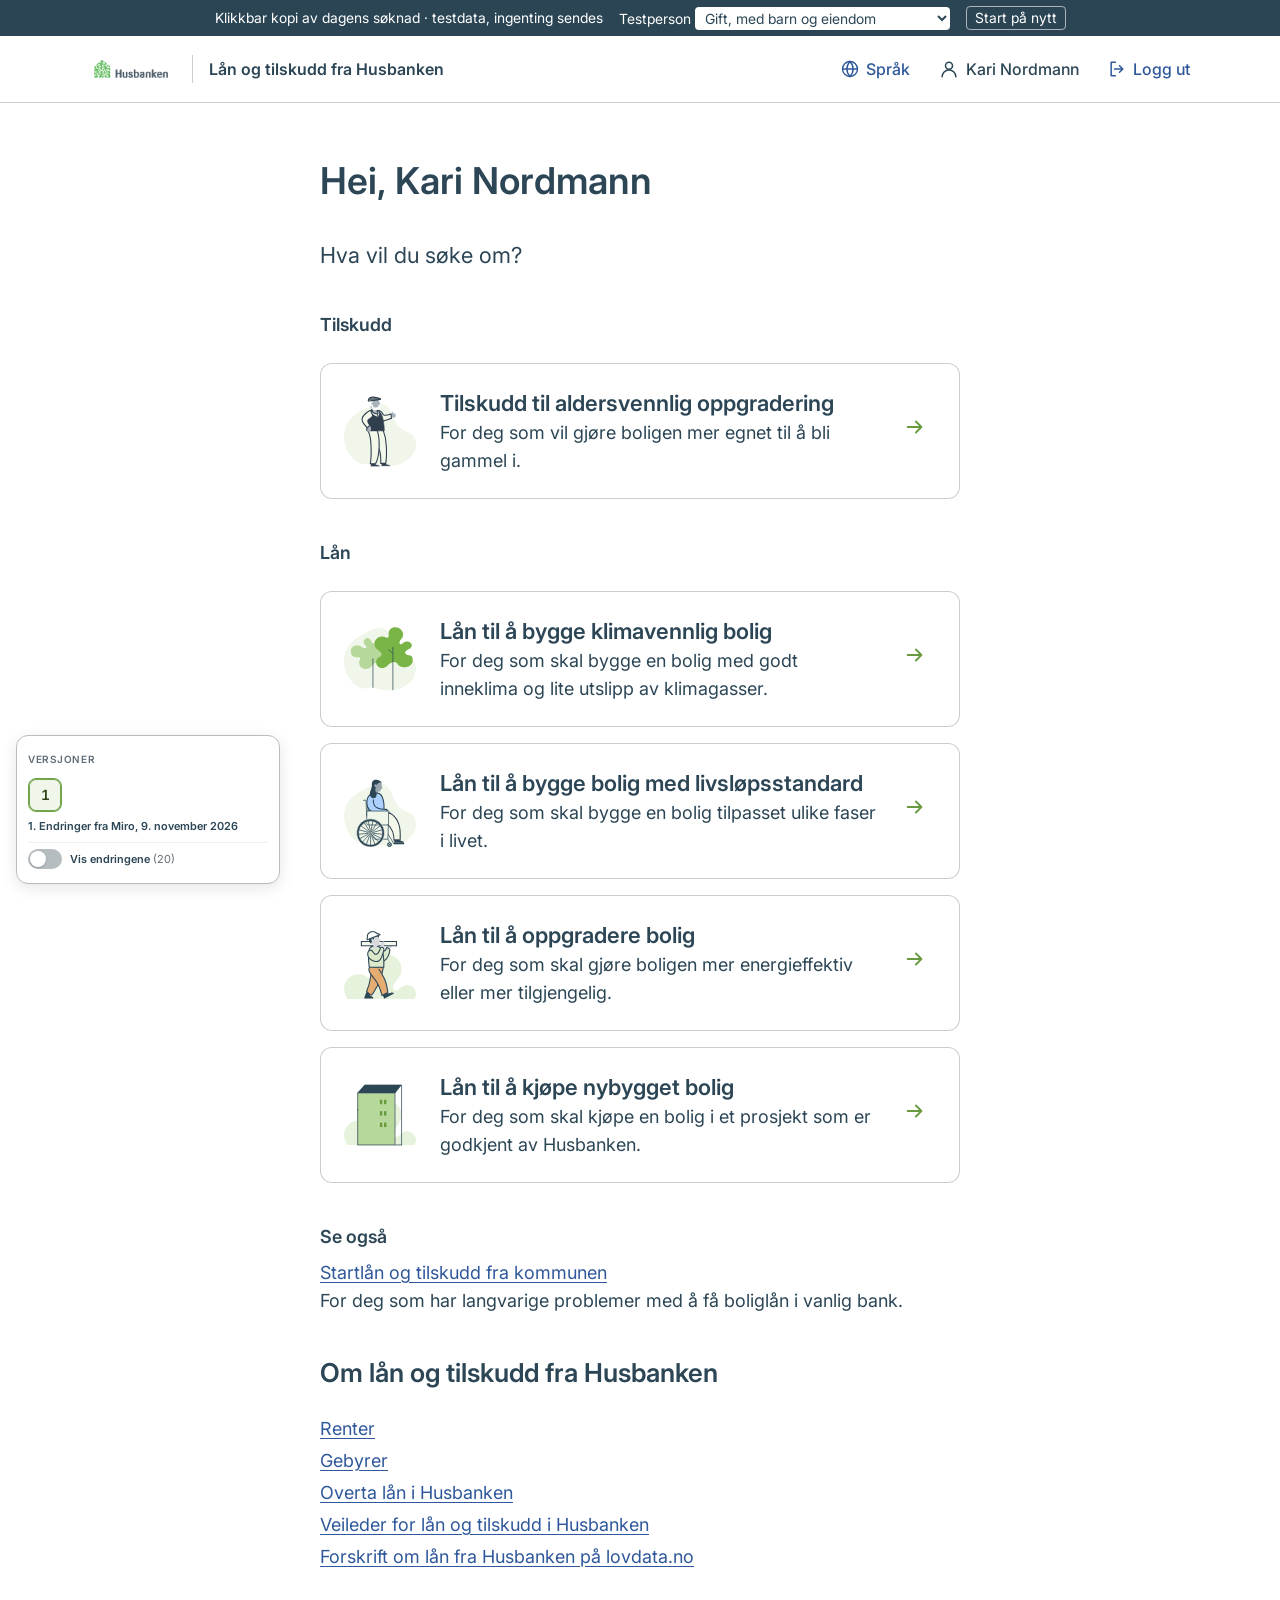
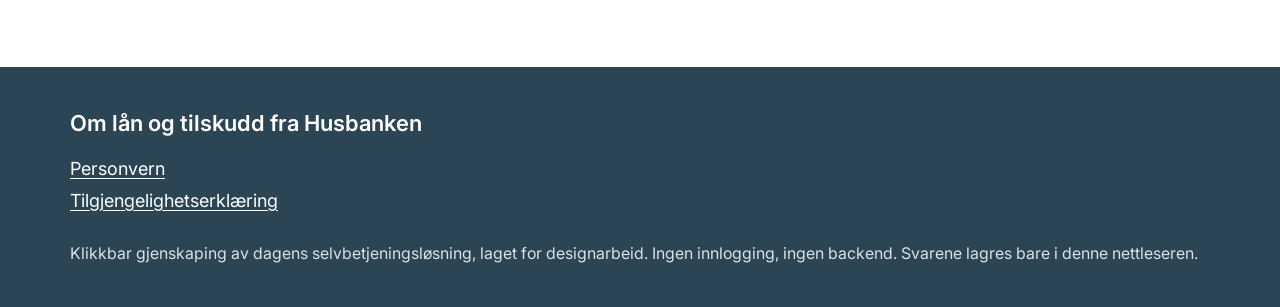
==== commit 34fe1fd0: "Lån til endring av eksisterende bolig (privat), med endringene fra Miro Søkeren velger tilgjengeligh" ====
--- a/lan-oppgradere-bolig/index.html
+++ b/lan-oppgradere-bolig/index.html
@@ -10,7 +10,7 @@
 <link rel="stylesheet" href="assets/versjoner.css">
 <link rel="icon" href="../ds/logo/husbanken-primary.png">
 </head>
-<body data-versjon="2">
+<body data-versjon="1">
 <div id="lan-topp"></div>
 <main id="hovedinnhold" tabindex="-1">
   <div class="lan-side" id="side"></div>
--- a/lan-oppgradere-bolig/assets/lan.css
+++ b/lan-oppgradere-bolig/assets/lan.css
@@ -144,6 +144,8 @@
 .lan-panel--bla { background: var(--lan-bla); border-radius: var(--radius-xl); }
 .lan-panel--gronn { background: var(--lan-gronn); border-radius: var(--radius-xl); }
 .lan-panel--gul { background: var(--lan-gul); border-radius: var(--radius-xl); }
+/* «Velg riktig lån» på informasjonssiden */
+.lan-panel--lilla { background: rgb(237, 228, 248); border-radius: var(--radius-xl); }
 .lan-panel--rod { background: var(--lan-rod); border-radius: var(--radius-xl); }
 /* Gult varsel med trekant, som callout--warn i papirsøknaden */
 .lan-panel--varsel { background: rgb(255, 244, 224); border-radius: var(--radius-xl); }
@@ -220,6 +222,8 @@
 .lan-valg__tekst { display: flex; flex-direction: column; }
 .lan-valg__beskrivelse { color: var(--lan-sekundaer); font-size: var(--text-sm); line-height: var(--lh-sm); }
 .lan-valgliste { margin-top: var(--space-1); }
+/* Korte valg på én linje, som energikarakteren A til G */
+.lan-valgliste--rad { display: flex; flex-wrap: wrap; column-gap: var(--space-4); }
 
 .lan-felt--feil .lan-input, .lan-felt--feil .lan-textarea, .lan-felt--feil .lan-select {
   border: 2px solid var(--lan-feil);
